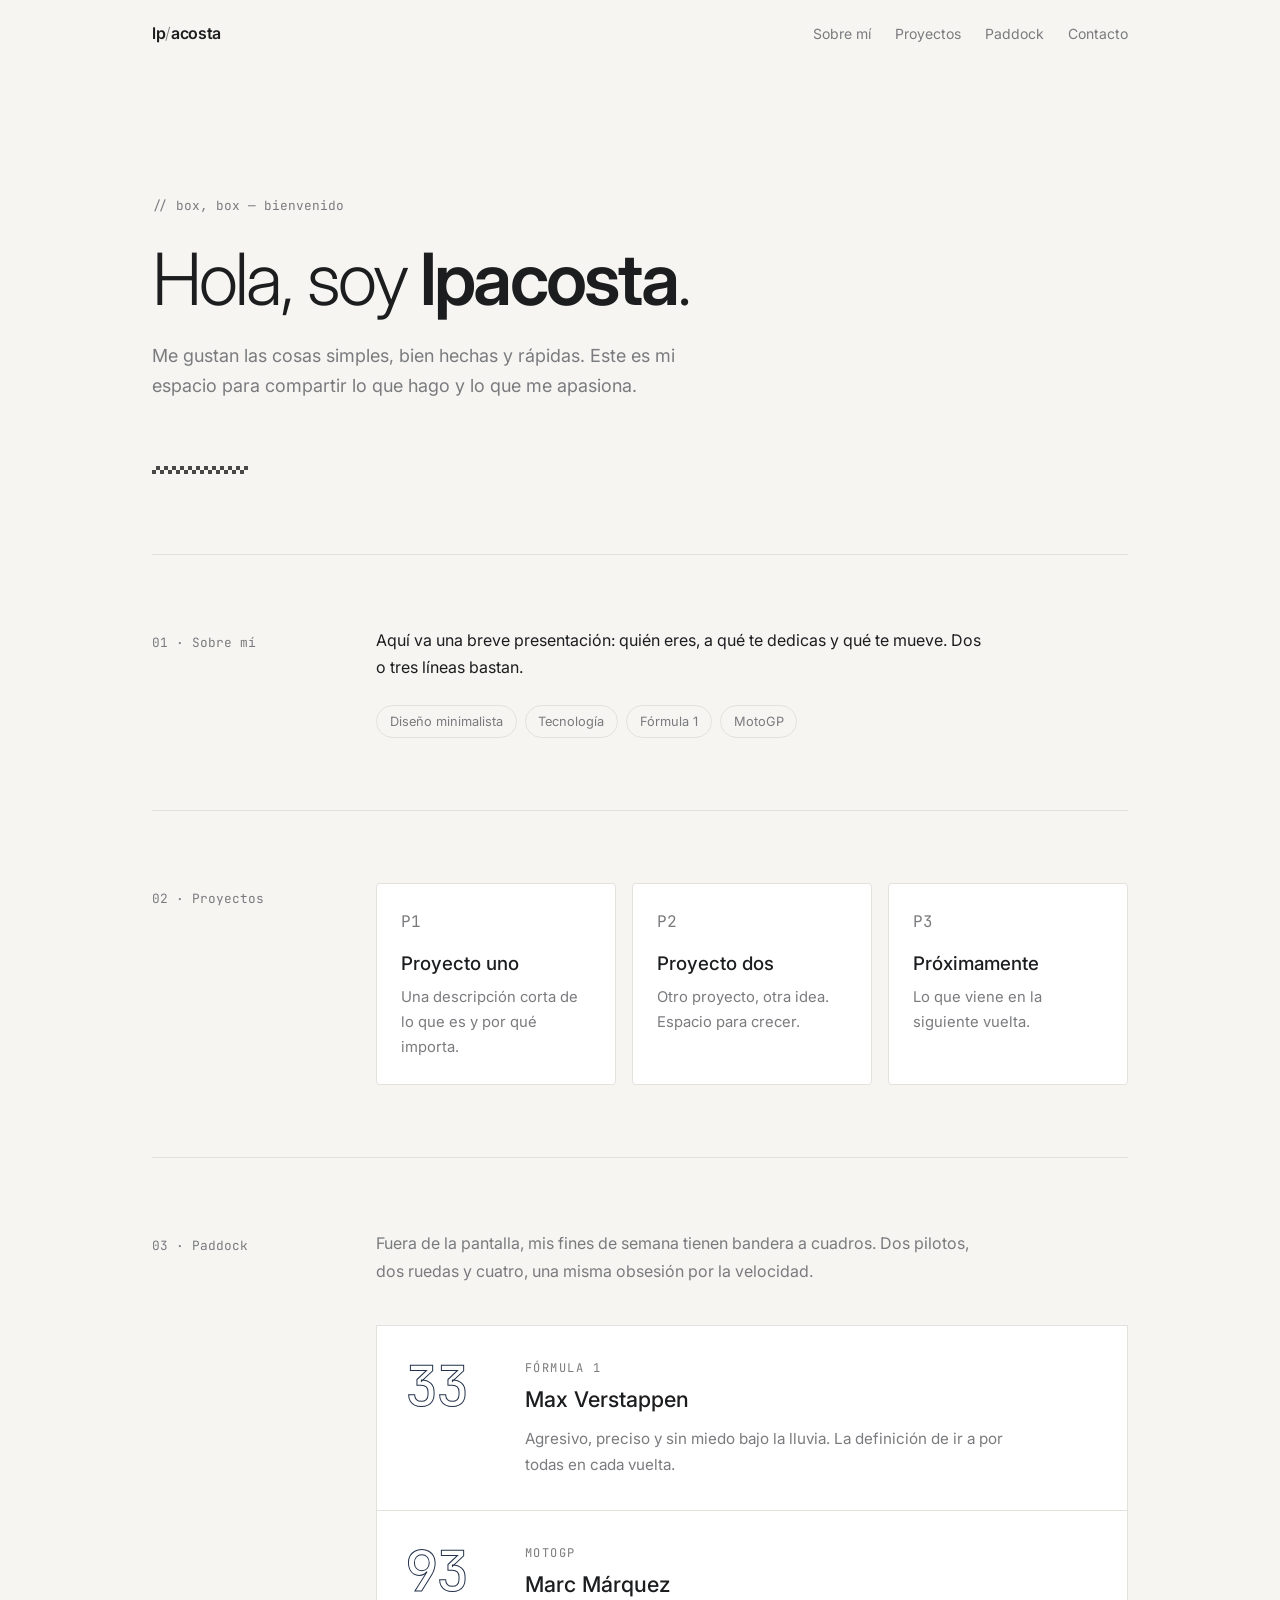
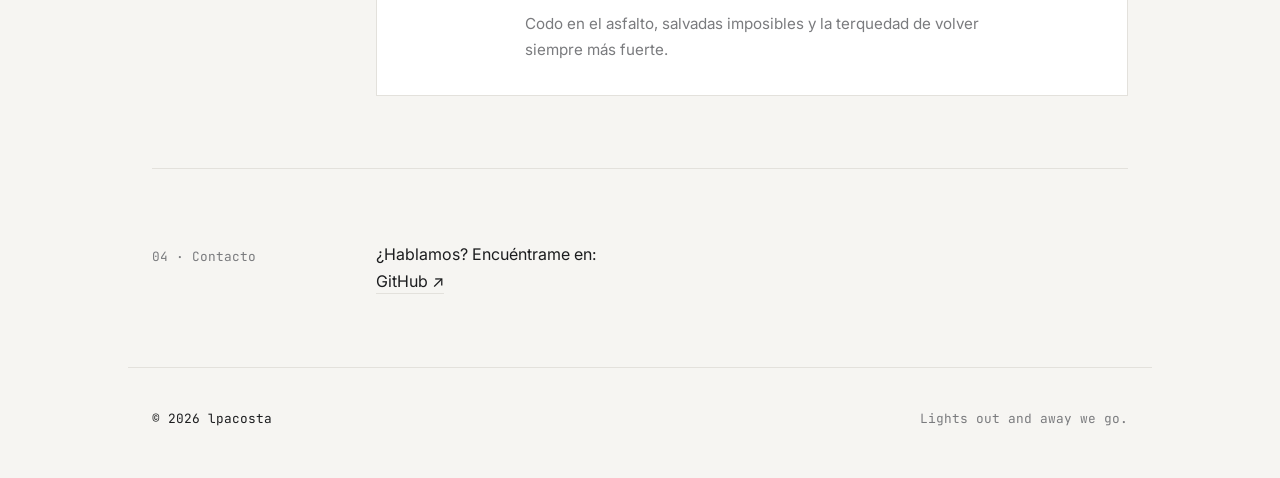
==== index.html @ f162fb39 "Crear sitio personal minimalista con sección de motorsport Página única con colores sobrios, modo os" ====
<!doctype html>
<html lang="es">
<head>
  <meta charset="utf-8">
  <meta name="viewport" content="width=device-width, initial-scale=1">
  <title>lpacosta</title>
  <meta name="description" content="Sitio personal de lpacosta: proyectos, ideas y pasión por el motorsport.">
  <link rel="preconnect" href="https://fonts.googleapis.com">
  <link rel="preconnect" href="https://fonts.gstatic.com" crossorigin>
  <link href="https://fonts.googleapis.com/css2?family=Inter:wght@300;400;500;600&family=JetBrains+Mono:wght@400;500&display=swap" rel="stylesheet">
  <link rel="stylesheet" href="assets/style.css">
</head>
<body>
  <header class="nav">
    <a class="logo" href="#inicio">lp<span>/</span>acosta</a>
    <nav>
      <a href="#sobre-mi">Sobre mí</a>
      <a href="#proyectos">Proyectos</a>
      <a href="#paddock">Paddock</a>
      <a href="#contacto">Contacto</a>
    </nav>
  </header>

  <main>
    <section id="inicio" class="hero">
      <p class="eyebrow mono">// box, box — bienvenido</p>
      <h1>Hola, soy <strong>lpacosta</strong>.</h1>
      <p class="lead">Me gustan las cosas simples, bien hechas y rápidas. Este es mi espacio para compartir lo que hago y lo que me apasiona.</p>
      <div class="checker" aria-hidden="true"></div>
    </section>

    <section id="sobre-mi" class="block">
      <div class="label mono">01 · Sobre mí</div>
      <div class="content">
        <p>Aquí va una breve presentación: quién eres, a qué te dedicas y qué te mueve. Dos o tres líneas bastan.</p>
        <ul class="tags">
          <li>Diseño minimalista</li>
          <li>Tecnología</li>
          <li>Fórmula 1</li>
          <li>MotoGP</li>
        </ul>
      </div>
    </section>

    <section id="proyectos" class="block">
      <div class="label mono">02 · Proyectos</div>
      <div class="content grid">
        <article class="card">
          <span class="mono muted">P1</span>
          <h3>Proyecto uno</h3>
          <p>Una descripción corta de lo que es y por qué importa.</p>
        </article>
        <article class="card">
          <span class="mono muted">P2</span>
          <h3>Proyecto dos</h3>
          <p>Otro proyecto, otra idea. Espacio para crecer.</p>
        </article>
        <article class="card">
          <span class="mono muted">P3</span>
          <h3>Próximamente</h3>
          <p>Lo que viene en la siguiente vuelta.</p>
        </article>
      </div>
    </section>

    <section id="paddock" class="block">
      <div class="label mono">03 · Paddock</div>
      <div class="content">
        <p class="intro">Fuera de la pantalla, mis fines de semana tienen bandera a cuadros. Dos pilotos, dos ruedas y cuatro, una misma obsesión por la velocidad.</p>
        <div class="riders">
          <article class="rider">
            <div class="num mono">33</div>
            <div>
              <p class="series mono">Fórmula 1</p>
              <h3>Max Verstappen</h3>
              <p>Agresivo, preciso y sin miedo bajo la lluvia. La definición de ir a por todas en cada vuelta.</p>
            </div>
          </article>
          <article class="rider">
            <div class="num mono">93</div>
            <div>
              <p class="series mono">MotoGP</p>
              <h3>Marc Márquez</h3>
              <p>Codo en el asfalto, salvadas imposibles y la terquedad de volver siempre más fuerte.</p>
            </div>
          </article>
        </div>
      </div>
    </section>

    <section id="contacto" class="block">
      <div class="label mono">04 · Contacto</div>
      <div class="content">
        <p>¿Hablamos? Encuéntrame en:</p>
        <p class="links">
          <a href="https://github.com/lpacosta0789">GitHub ↗</a>
        </p>
      </div>
    </section>
  </main>

  <footer class="footer mono">
    <span>© <span id="y"></span> lpacosta</span>
    <span class="muted">Lights out and away we go.</span>
  </footer>

  <script>document.getElementById('y').textContent = new Date().getFullYear();</script>
</body>
</html>
---- assets/style.css ----
:root {
  --bg: #f6f5f2;
  --surface: #ffffff;
  --text: #1c1d1f;
  --muted: #7a7b7e;
  --line: #e3e1dc;
  --accent: #23324a; /* azul noche, sobrio */
  --max: 64rem;
}
@media (prefers-color-scheme: dark) {
  :root {
    --bg: #121315;
    --surface: #1a1b1e;
    --text: #e8e7e4;
    --muted: #8b8c90;
    --line: #2a2b2f;
    --accent: #9fb0cc;
  }
}

* { box-sizing: border-box; margin: 0; padding: 0; }
html { scroll-behavior: smooth; }
body {
  background: var(--bg);
  color: var(--text);
  font: 400 1rem/1.7 "Inter", system-ui, sans-serif;
  -webkit-font-smoothing: antialiased;
}
a { color: inherit; }
.mono { font-family: "JetBrains Mono", ui-monospace, monospace; }
.muted { color: var(--muted); }

/* Navegación */
.nav {
  position: sticky; top: 0; z-index: 10;
  display: flex; justify-content: space-between; align-items: center; gap: 1rem;
  max-width: var(--max); margin: 0 auto; padding: 1.25rem 1.5rem;
  background: color-mix(in srgb, var(--bg) 88%, transparent);
  backdrop-filter: blur(8px);
}
.logo { font-weight: 600; text-decoration: none; letter-spacing: -0.02em; }
.logo span { color: var(--muted); font-weight: 300; }
.nav nav { display: flex; gap: 1.5rem; flex-wrap: wrap; }
.nav nav a { text-decoration: none; font-size: 0.875rem; color: var(--muted); transition: color .2s; }
.nav nav a:hover { color: var(--text); }

main { max-width: var(--max); margin: 0 auto; padding: 0 1.5rem; }

/* Hero */
.hero { padding: 8rem 0 5rem; }
.eyebrow { color: var(--muted); font-size: 0.8rem; margin-bottom: 1.5rem; }
.hero h1 {
  font-size: clamp(2.4rem, 7vw, 4.5rem);
  font-weight: 300; line-height: 1.05; letter-spacing: -0.04em;
}
.hero h1 strong { font-weight: 600; }
.lead { max-width: 34rem; margin-top: 1.5rem; color: var(--muted); font-size: 1.125rem; }
.checker {
  margin-top: 4rem; height: 8px; width: 96px;
  background: conic-gradient(var(--text) 25%, transparent 0 50%, var(--text) 0 75%, transparent 0) 0 0 / 8px 8px;
  opacity: .8;
}

/* Bloques */
.block {
  display: grid; grid-template-columns: 12rem 1fr; gap: 2rem;
  padding: 4.5rem 0; border-top: 1px solid var(--line);
}
.label { font-size: 0.8rem; color: var(--muted); padding-top: .3rem; }
.content > p { max-width: 38rem; }
.intro { color: var(--muted); margin-bottom: 2.5rem; }

.tags { display: flex; flex-wrap: wrap; gap: .5rem; list-style: none; margin-top: 1.5rem; }
.tags li {
  font-size: .8rem; padding: .3rem .8rem;
  border: 1px solid var(--line); border-radius: 999px; color: var(--muted);
}

.grid { display: grid; grid-template-columns: repeat(auto-fit, minmax(14rem, 1fr)); gap: 1rem; }
.card {
  background: var(--surface); border: 1px solid var(--line); border-radius: 4px;
  padding: 1.5rem; transition: border-color .2s, transform .2s;
}
.card:hover { border-color: var(--accent); transform: translateY(-2px); }
.card h3 { font-weight: 500; margin: .75rem 0 .35rem; }
.card p { color: var(--muted); font-size: .925rem; }

/* Pilotos */
.riders { display: grid; gap: 1px; background: var(--line); border: 1px solid var(--line); }
.rider {
  display: grid; grid-template-columns: 6rem 1fr; gap: 1.5rem; align-items: start;
  background: var(--surface); padding: 2rem 1.75rem;
}
.num {
  font-size: 3.5rem; font-weight: 500; line-height: 1; letter-spacing: -0.05em;
  color: transparent; -webkit-text-stroke: 1px var(--accent);
}
.rider:hover .num { color: var(--accent); }
.series { font-size: .75rem; text-transform: uppercase; letter-spacing: .12em; color: var(--muted); }
.rider h3 { font-weight: 500; font-size: 1.35rem; margin: .2rem 0 .5rem; }
.rider p:last-child { color: var(--muted); font-size: .95rem; max-width: 32rem; }

.links a { text-decoration: none; border-bottom: 1px solid var(--line); padding-bottom: 2px; transition: border-color .2s; }
.links a:hover { border-color: var(--text); }

/* Footer */
.footer {
  max-width: var(--max); margin: 0 auto; padding: 2.5rem 1.5rem 3rem;
  display: flex; justify-content: space-between; flex-wrap: wrap; gap: 1rem;
  font-size: .8rem; border-top: 1px solid var(--line);
}

@media (max-width: 720px) {
  .nav { padding: 1rem; flex-direction: column; align-items: flex-start; }
  .nav nav { gap: 1rem; }
  main { padding: 0 1rem; }
  .hero { padding: 4rem 0 3rem; }
  .block { grid-template-columns: 1fr; gap: 1rem; padding: 3rem 0; }
  .rider { grid-template-columns: 1fr; gap: .75rem; padding: 1.5rem 1.25rem; }
  .num { font-size: 2.75rem; }
  .footer { padding: 2rem 1rem; }
}
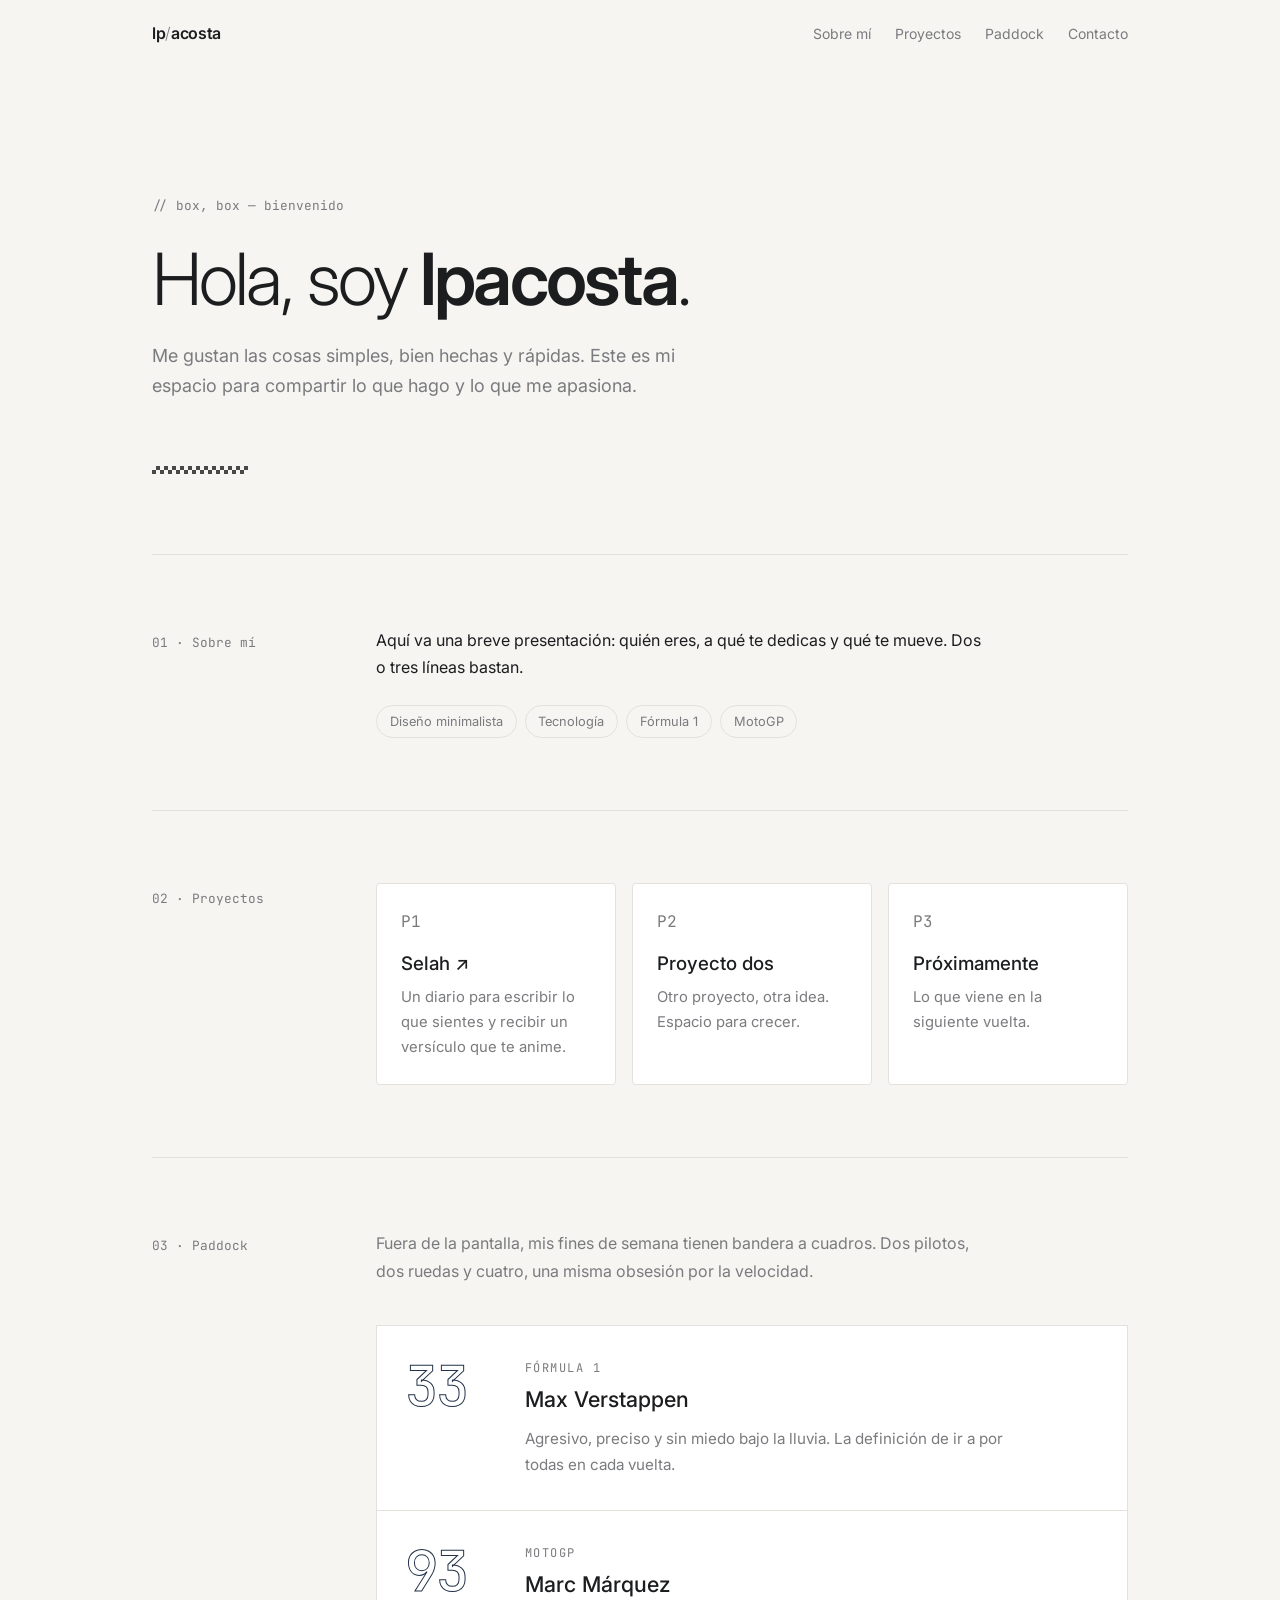
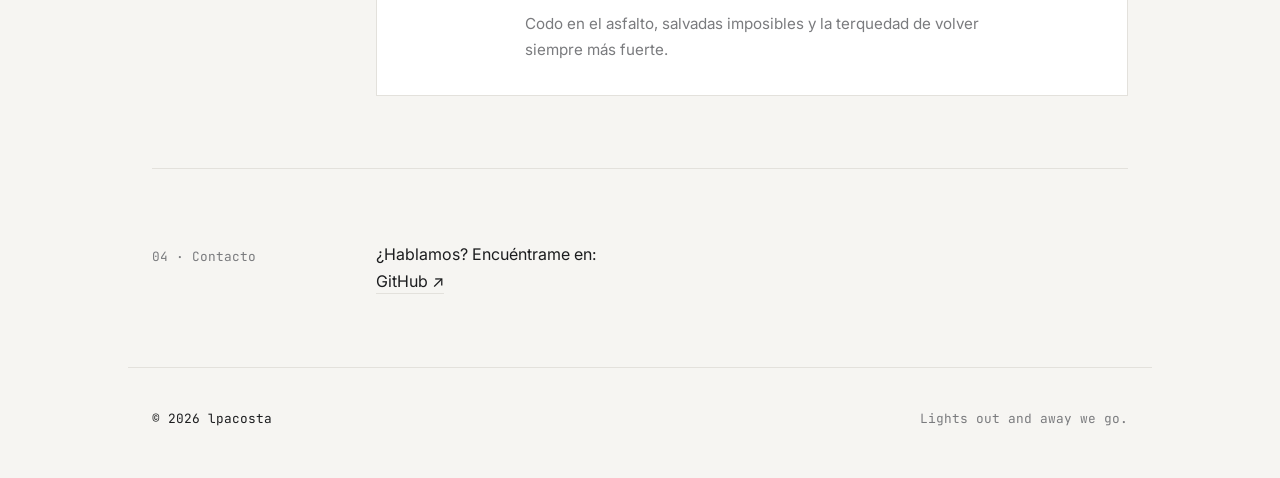
==== commit 87a2aeaf: "Agregar Selah: diario con versículos según el estado de ánimo Web app instalable en iPhone (PWA) par" ====
--- a/index.html
+++ b/index.html
@@ -45,11 +45,11 @@
     <section id="proyectos" class="block">
       <div class="label mono">02 · Proyectos</div>
       <div class="content grid">
-        <article class="card">
+        <a class="card" href="diario/">
           <span class="mono muted">P1</span>
-          <h3>Proyecto uno</h3>
-          <p>Una descripción corta de lo que es y por qué importa.</p>
-        </article>
+          <h3>Selah ↗</h3>
+          <p>Un diario para escribir lo que sientes y recibir un versículo que te anime.</p>
+        </a>
         <article class="card">
           <span class="mono muted">P2</span>
           <h3>Proyecto dos</h3>
--- a/assets/style.css
+++ b/assets/style.css
@@ -77,7 +77,7 @@
 }
 
 .grid { display: grid; grid-template-columns: repeat(auto-fit, minmax(14rem, 1fr)); gap: 1rem; }
-.card {
+.card { display: block; text-decoration: none;
   background: var(--surface); border: 1px solid var(--line); border-radius: 4px;
   padding: 1.5rem; transition: border-color .2s, transform .2s;
 }
